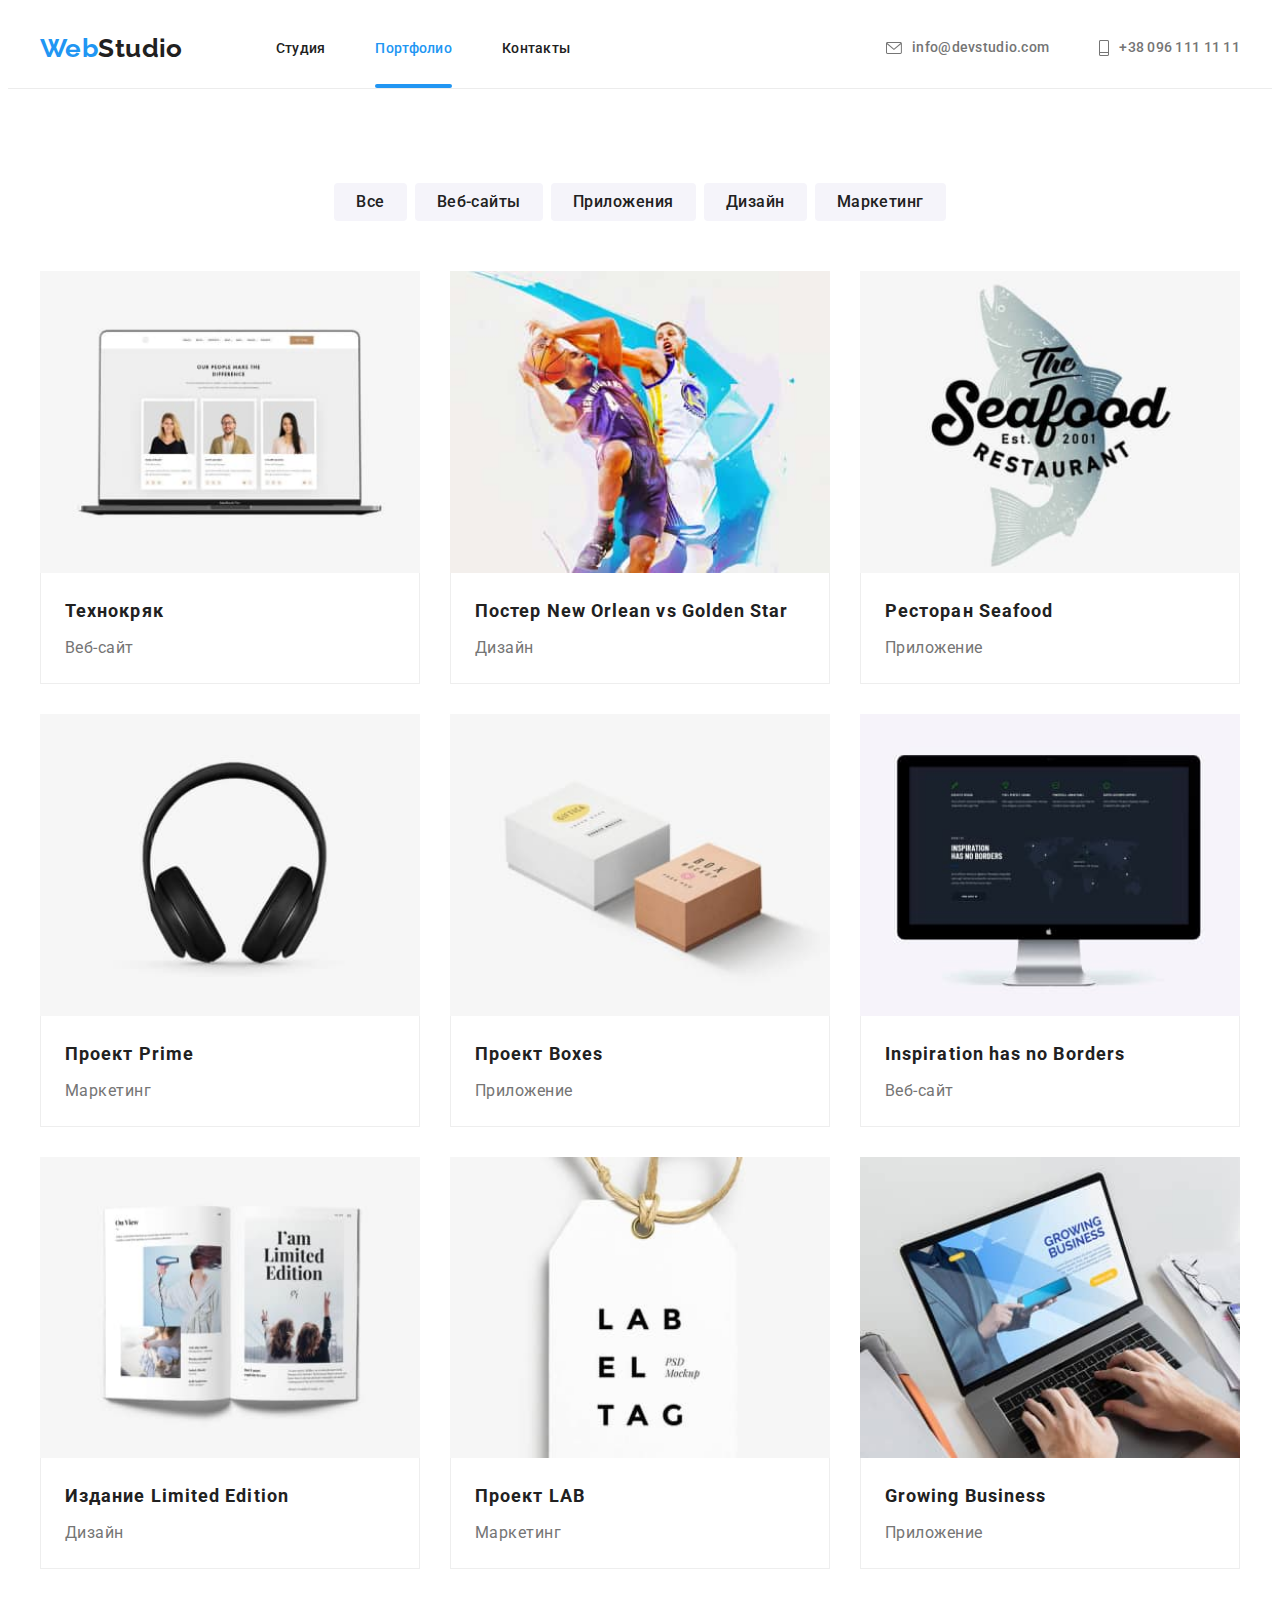
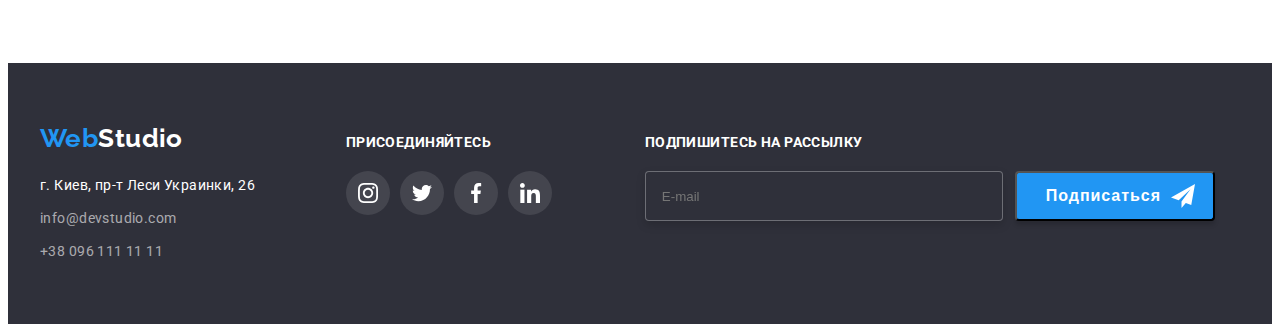
==== portfolio.html @ a0065702 "Add files via upload" ====
<!DOCTYPE html>
<html lang="ru">
  <head>
    <meta charset="UTF-8" />
    <meta http-equiv="X-UA-Compatible" content="IE=edge" />
    <meta name="viewport" content="width=device-width, initial-scale=1.0" />
    <title>WebStudio</title>
    <link rel="preconnect" href="https://fonts.googleapis.com" />
    <link rel="preconnect" href="https://fonts.gstatic.com" crossorigin />
    <link
      href="https://fonts.googleapis.com/css2?family=Raleway:wght@700&family=Roboto:wght@400;500;700;900&display=swap"
      rel="stylesheet"
    />
    <link
      rel="stylesheet"
      href="https://cdnjs.cloudflare.com/ajax/libs/modern-normalize/1.1.0/modern-normalize.min.css"
      integrity="sha512-wpPYUAdjBVSE4KJnH1VR1HeZfpl1ub8YT/NKx4PuQ5NmX2tKuGu6U/JRp5y+Y8XG2tV+wKQpNHVUX03MfMFn9Q=="
      crossorigin="anonymous"
      referrerpolicy="no-referrer"
    />
    <link rel="stylesheet" href="./css/styles.css" />
  </head>
  <body>
    <!-- header -->
    <header class="header-border">
      <div class="container header-container">
        <a href="./index.html" class="logo link">
          Web<span class="logo-black">Studio</span></a
        >
        <nav class="nav">
          <ul class="nav-list list">
            <li class="nav-item">
              <a class="nav-link link" href="./index.html">Студия</a>
            </li>
            <li class="nav-item">
              <a class="nav-link link current" href="./portfolio.html"
                >Портфолио</a
              >
            </li>
            <li class="nav-item">
              <a class="nav-link link" href="">Контакты</a>
            </li>
          </ul>
        </nav>
        <ul class="contact-list list">
          <li class="contact-item">
            <a class="contact-link link" href="mailto:info@devstudio.com">
              <svg class="contact-link-icon" width="16" height="12">
                <use href="./images/sprait.svg#icon-envelope"></use>
              </svg>
              info@devstudio.com</a
            >
          </li>
          <li class="contact-item">
            <a class="contact-link link" href="tel:+380961111111">
              <svg class="contact-link-icon" width="10" height="16">
                <use href="./images/sprait.svg#icon-smartphone"></use>
              </svg>
              +38 096 111 11 11</a
            >
          </li>
        </ul>
      </div>
    </header>
    <!--main-contain -->
    <main>
      <!-- portfolio -->
      <section class="portfolio container">
        <h1 class="section-title visually-hidden">Портфолио</h1>
        <!-- button -->
        <ul class="portfolio-list list">
          <li class="portfolio-btn-item">
            <button class="portfolio-btn" type="button">Все</button>
          </li>
          <li class="portfolio-btn-item">
            <button class="portfolio-btn" type="button">Веб-сайты</button>
          </li>
          <li class="portfolio-btn-item">
            <button class="portfolio-btn" type="button">Приложения</button>
          </li>
          <li class="portfolio-btn-item">
            <button class="portfolio-btn" type="button">Дизайн</button>
          </li>
          <li class="portfolio-btn-item">
            <button class="portfolio-btn" type="button">Маркетинг</button>
          </li>
        </ul>
        <ul class="portfolio-card-list list">
          <li class="portfolio-card-item">
            <a class="portfolio-link link" href="" target="_blank">
              <div class="portfolio-card-description">
                <img src="./images/web-s.jpg" alt="Технокряк" width="380" />
                <p class="portfolio-card-text">
                  Ресурс предлагает комплексные предложения с разным уровнем
                  функционала и сервисов. Все это позволит посетителю получить
                  исчерпывающие сведения о компании или частном лице.
                </p>
              </div>
              <div class="portfolio-text">
                <h2 class="portfolio-card-name">Технокряк</h2>
                <p class="portfolio-card-type">Веб-сайт</p>
              </div>
            </a>
          </li>
          <li class="portfolio-card-item">
            <a class="portfolio-link link" href="" target="_blank">
              <div class="portfolio-card-description">
                <img
                  src="./images/golden-star.jpg"
                  alt="Баскетбол"
                  width="380"
                />
                <p class="portfolio-card-text">
                  Ресурс предлагает комплексные предложения с разным уровнем
                  функционала и сервисов. Все это позволит посетителю получить
                  исчерпывающие сведения о компании или частном лице.
                </p>
              </div>
              <div class="portfolio-text">
                <h2 class="portfolio-card-name">
                  Постер New Orlean vs Golden Star
                </h2>
                <p class="portfolio-card-type">Дизайн</p>
              </div></a
            >
          </li>
          <li class="portfolio-card-item">
            <a class="portfolio-link link" href="" target="_blank">
              <div class="portfolio-card-description">
                <img
                  src="./images/applications.jpg"
                  alt="Ресторан"
                  width="380"
                />
                <p class="portfolio-card-text">
                  Ресурс предлагает комплексные предложения с разным уровнем
                  функционала и сервисов. Все это позволит посетителю получить
                  исчерпывающие сведения о компании или частном лице.
                </p>
              </div>
              <div class="portfolio-text">
                <h2 class="portfolio-card-name">Ресторан Seafood</h2>
                <p class="portfolio-card-type">Приложение</p>
              </div>
            </a>
          </li>
          <li class="portfolio-card-item">
            <a class="portfolio-link link" href="" target="_blank">
              <div class="portfolio-card-description">
                <img
                  src="./images/marketing.jpg"
                  alt="Проект Prime"
                  width="380"
                />
                <p class="portfolio-card-text">
                  Ресурс предлагает комплексные предложения с разным уровнем
                  функционала и сервисов. Все это позволит посетителю получить
                  исчерпывающие сведения о компании или частном лице.
                </p>
              </div>
              <div class="portfolio-text">
                <h2 class="portfolio-card-name">Проект Prime</h2>
                <p class="portfolio-card-type">Маркетинг</p>
              </div></a
            >
          </li>
          <li class="portfolio-card-item">
            <a class="portfolio-link link" href="" target="_blank">
              <div class="portfolio-card-description">
                <img src="./images/boxes.jpg" alt="Проект Boxes" width="380" />
                <p class="portfolio-card-text">
                  Ресурс предлагает комплексные предложения с разным уровнем
                  функционала и сервисов. Все это позволит посетителю получить
                  исчерпывающие сведения о компании или частном лице.
                </p>
              </div>
              <div class="portfolio-text">
                <h2 class="portfolio-card-name">Проект Boxes</h2>
                <p class="portfolio-card-type">Приложение</p>
              </div></a
            >
          </li>
          <li class="portfolio-card-item">
            <a class="portfolio-link link" href="" target="_blank">
              <div class="portfolio-card-description">
                <img
                  src="./images/borders.jpg"
                  alt="Inspiration has no Borderss"
                  width="380"
                />
                <p class="portfolio-card-text">
                  Ресурс предлагает комплексные предложения с разным уровнем
                  функционала и сервисов. Все это позволит посетителю получить
                  исчерпывающие сведения о компании или частном лице.
                </p>
              </div>
              <div class="portfolio-text">
                <h2 class="portfolio-card-name">Inspiration has no Borders</h2>
                <p class="portfolio-card-type">Веб-сайт</p>
              </div></a
            >
          </li>
          <li class="portfolio-card-item">
            <a class="portfolio-link link" href="" target="_blank">
              <div class="portfolio-card-description">
                <img
                  src="./images/limited-edition.jpg"
                  alt="Издание Limited Edition"
                  width="380"
                />
                <p class="portfolio-card-text">
                  Ресурс предлагает комплексные предложения с разным уровнем
                  функционала и сервисов. Все это позволит посетителю получить
                  исчерпывающие сведения о компании или частном лице.
                </p>
              </div>
              <div class="portfolio-text">
                <h2 class="portfolio-card-name">Издание Limited Edition</h2>
                <p class="portfolio-card-type">Дизайн</p>
              </div></a
            >
          </li>
          <li class="portfolio-card-item">
            <a class="portfolio-link link" href="" target="_blank">
              <div class="portfolio-card-description">
                <img src="./images/lab.jpg" alt="Проект LAB" width="380" />
                <p class="portfolio-card-text">
                  Ресурс предлагает комплексные предложения с разным уровнем
                  функционала и сервисов. Все это позволит посетителю получить
                  исчерпывающие сведения о компании или частном лице.
                </p>
              </div>
              <div class="portfolio-text">
                <h2 class="portfolio-card-name">Проект LAB</h2>
                <p class="portfolio-card-type">Маркетинг</p>
              </div></a
            >
          </li>
          <li class="portfolio-card-item">
            <a class="portfolio-link link" href="" target="_blank">
              <div class="portfolio-card-description">
                <img
                  src="./images/growing-business.jpg"
                  alt="Growing Business"
                  width="380"
                />
                <p class="portfolio-card-text">
                  Ресурс предлагает комплексные предложения с разным уровнем
                  функционала и сервисов. Все это позволит посетителю получить
                  исчерпывающие сведения о компании или частном лице.
                </p>
              </div>
              <div class="portfolio-text">
                <h2 class="portfolio-card-name">Growing Business</h2>
                <p class="portfolio-card-type">Приложение</p>
              </div></a
            >
          </li>
        </ul>
      </section>
    </main>
    <!-- footer-section -->
    <footer class="footer-section">
      <div class="container footer-container">
        <div class="footer-address">
          <a href="./index.html" class="logo link">
            Web<span class="logo-white">Studio</span></a
          >
          <address class="address">
            <ul class="address-list list">
              <li class="address-item">
                <a
                  class="address-link link"
                  href="https://goo.gl/maps/7izmtdtoirAUab2y5"
                  target="_blank"
                >
                  г. Киев, пр-т Леси Украинки, 26
                </a>
              </li>
              <li class="address-contact-item">
                <a
                  class="address-contact-link link"
                  href="mailto:info@devstudio.com"
                  >info@devstudio.com</a
                >
              </li>
              <li class="address-contact-item">
                <a class="address-contact-link link" href="tel:+380961111111"
                  >+38 096 111 11 11</a
                >
              </li>
            </ul>
          </address>
        </div>
        <div class="footer-social">
          <b class="footer-social-title">присоединяйтесь</b>
          <ul class="footer-list-icon list">
            <li class="footer-item-icon">
              <a class="footer-link-icon link" href="">
                <svg class="footer-icon" width="20" height="20">
                  <use href="./images/sprait.svg#icon-instagram"></use>
                </svg>
              </a>
            </li>
            <li class="footer-item-icon">
              <a class="footer-link-icon link" href="">
                <svg class="footer-icon" width="20" height="20">
                  <use href="./images/sprait.svg#icon-twitter"></use>
                </svg>
              </a>
            </li>
            <li class="footer-item-icon">
              <a class="footer-link-icon link" href="">
                <svg class="footer-icon" width="20" height="20">
                  <use href="./images/sprait.svg#icon-facebook"></use>
                </svg>
              </a>
            </li>
            <li class="footer-item-icon">
              <a class="footer-link-icon link" href="">
                <svg class="footer-icon" width="20" height="20">
                  <use href="./images/sprait.svg#icon-linkedin"></use>
                </svg>
              </a>
            </li>
          </ul>
        </div>
        <div class="sabscription">
          <b class="sabscription-title">Подпишитесь на рассылку</b>
          <form class="sabscription-form">
            <input
              class="sabscription-mail"
              type="email"
              name="email"
              placeholder="E-mail"
            />
            <button class="sabscription-btn" type="submit">
              Подписаться
              <svg class="sabsctiption-svg" width="24" height="24">
                <use href="./images/sprait.svg#icon-send"></use>
              </svg>
            </button>
          </form>
        </div>
      </div>
    </footer>
  </body>
</html>
---- css/styles.css ----
:root {
  --primary-color-accent: #2196f3;
  --primary-text-color: #757575;
  --secondary-text-color: #212121;
  --color-text: #ffffff;
  --primary-color-bg: #ffffff;
  --secondary-color-bg: #f5f4fa;
  --color-bg: #2f303a;
  --secondary-color-btn: #188ce8;
  --primary-color-icon: #afb1b8;
  --trans-dur-250ms: 250ms;
  --cubic-bezier: cubic-bezier(0.4, 0, 0.2, 1);
}
body {
  font-weight: 400;
  font-size: 14px;
  letter-spacing: 0.03em;
  font-family: "Roboto", sans-serif;
  background: var(--primary-color-bg);
}
h1,
h2,
h3,
p {
  margin-top: 0;
  margin-bottom: 0;
}
ul,
ol {
  margin-top: 0;
  margin-bottom: 0;
  padding-left: 0;
}
img {
  display: block;
  max-width: 100%;
  min-height: auto;
}
/* components */
.list {
  list-style: none;
}
.link {
  text-decoration: none;
}
.container {
  width: 1200px;
  margin-left: auto;
  margin-right: auto;
  padding-left: 15px;
  padding-right: 15px;
}
.section-title {
  margin-bottom: 50px;
  font-weight: 700;
  font-size: 36px;
  line-height: 1.16;
  text-align: center;
  color: var(--secondary-text-color);
}

.visually-hidden {
  position: absolute;
  width: 1px;
  height: 1px;
  margin: -1px;
  border: 0;
  padding: 0;
  white-space: nowrap;
  clip-path: inset(100%);
  clip: rect(0 0 0 0);
  overflow: hidden;
}
/* header*/
.header-border {
  border-bottom: 1px solid #ececec;
}

.header-container {
  display: flex;
  align-items: center;
}
.contact-list {
  display: flex;
  margin-left: auto;
}
.nav-list {
  display: flex;
}
.logo,
.logo-black {
  margin-right: 93px;
  font-family: "Raleway", sans-serif;
  font-weight: 700;
  font-size: 26px;
  line-height: 1.19;
  color: var(--primary-color-accent);
}
.logo-black {
  margin: 0;
  color: var(--secondary-text-color);
}
.current {
  position: relative;
}

.current::after {
  content: "";
  position: absolute;
  bottom: 0;
  left: 0;
  width: 100%;
  height: 4px;
  background-color: var(--primary-color-accent);
  border-radius: 2px;
}
.nav-link {
  padding-top: 32px;
  padding-bottom: 32px;
  font-weight: 500;
  line-height: 1.14;
  letter-spacing: 0.02em;
  color: var(--secondary-text-color);
  transition-property: color;
  transition-duration: var(--trans-dur-250ms);
  transition-timing-function: var(--cubic-bezier);
}
.nav-link:hover,
.nav-link:focus,
.nav-link.current {
  color: var(--primary-color-accent);
}
.nav-item:not(:last-child) {
  margin-right: 50px;
}
.contact-link {
  align-items: center;
  padding-top: 32px;
  padding-bottom: 32px;
  font-weight: 500;
  line-height: 1.14;
  letter-spacing: 0.02em;
  color: var(--primary-text-color);
  transition-property: color;
  transition-duration: var(--trans-dur-250ms);
  transition-timing-function: var(--cubic-bezier);
}
.contact-link:hover,
.contact-link:focus {
  color: var(--primary-color-accent);
}
.contact-item:not(:last-child) {
  margin-right: 50px;
}
.contact-list {
  display: flex;
}
.contact-link {
  display: flex;
  text-align: center;
}
.contact-link-icon {
  margin-right: 10px;
  fill: var(--primary-text-color);
  transition-property: fill;
  transition-duration: var(--trans-dur-250ms);
  transition-timing-function: var(--cubic-bezier);
}
.contact-link:hover .contact-link-icon,
.contact-link:focus .contact-link-icon {
  fill: var(--primary-color-accent);
}
/* hero */
.hero {
  padding-top: 200px;
  padding-bottom: 200px;
  background: var(--color-bg);
  margin: 0 auto;

  background-image: linear-gradient(
      rgba(47, 48, 58, 0.4),
      rgba(47, 48, 58, 0.4)
    ),
    url(../images/bg-hero.jpg);
  background-repeat: no-repeat;
  background-size: cover;
  max-width: 1600px;
  height: 600px;
  background-origin: padding-box;
  background-position: center center;
  text-align: center;
}

.hero-text {
  margin-left: auto;
  margin-right: auto;
  width: 670px;
  margin-bottom: 30px;
  font-weight: 900;
  font-size: 44px;
  line-height: 1.36;
  letter-spacing: 0.06em;
  text-transform: uppercase;
  color: var(--color-text);
}
.btn {
  padding: 10px 32px;
  min-width: 200px;
  border: transparent;
  border-radius: 4px;
  font-family: inherit;
  font-weight: 700;
  font-size: 16px;
  line-height: 1.87;
  letter-spacing: 0.06em;
  color: var(--color-text);
  background: var(--primary-color-accent);
  transition-property: background;
  transition-duration: var(--trans-dur-250ms);
  transition-timing-function: var(--cubic-bezier);
}
.btn:hover,
.btn:focus,
.btn:visited {
  cursor: pointer;
  background: var(--secondary-color-btn);
}

/* features */
.features {
  padding-top: 94px;
  padding-bottom: 94px;
}
.features-list {
  display: flex;
  flex-basis: calc((100% - 90px) / 4);
}
.features-item {
  width: 270px;
}
.features-item:not(:last-child) {
  margin-right: 30px;
}
.features-item-title {
  margin-bottom: 10px;
  font-weight: 700;
  font-size: 14px;
  line-height: 1.14;
  text-transform: uppercase;
  color: var(--secondary-text-color);
}
.features-list-text {
  line-height: 1.71;
  color: var(--primary-text-color);
}

.features-list-icon {
  display: flex;
  width: 270px;
  height: 120px;
  justify-content: center;
  align-items: center;
  margin-bottom: 30px;
  background: var(--secondary-color-bg);
  border-radius: 4px;
}
/* make-section */
.make-list {
  display: flex;
}
.make {
  padding-bottom: 94px;
}
.make-list {
  flex-basis: calc((100% - 60px) / 3);
}
.make-item:not(:last-child) {
  margin-right: 30px;
}
.make-item {
  position: relative;
}
.make-item-label {
  position: absolute;
  bottom: 0;
  width: 100%;
  padding: 27px;
  background: rgba(47, 48, 58, 0.8);
}
.make-text {
  font-weight: 700;
  letter-spacing: 0.03em;
  text-align: center;
  text-transform: uppercase;
  color: var(--color-text);
}
/* team */
.team-list {
  display: flex;
  padding-bottom: 94px;
  flex-basis: calc((100% - 90px) / 4);
}
.team-item {
  box-shadow: 0px 1px 3px rgba(0, 0, 0, 0.12), 0px 1px 1px rgba(0, 0, 0, 0.14),
    0px 2px 1px rgba(0, 0, 0, 0.2);
  border-radius: 0px 0px 4px 4px;
  background-color: var(--primary-color-bg);
}
.team-item:not(:last-child) {
  margin-right: 30px;
}
.team-section {
  padding-top: 94px;
  background-color: var(--secondary-color-bg);
}
.team-item-name {
  margin-bottom: 10px;
  font-weight: 500;
  font-size: 16px;
  line-height: 1.18;
  text-align: center;
  letter-spacing: 0.03em;
  color: var(--secondary-text-color);
}
.team-item-prof {
  margin-bottom: 16px;
  font-size: 16px;
  line-height: 1.18;
  text-align: center;
  color: var(--primary-text-color);
}
.team-info {
  padding-top: 30px;
  padding-bottom: 30px;
}
.team-list-icon {
  display: flex;
  justify-content: space-between;
  justify-content: center;
}
.team-link-icon {
  display: flex;
  border-radius: 50%;
  justify-content: center;
  align-items: center;
  width: 44px;
  height: 44px;
  transition-property: background-color;
  transition-duration: var(--trans-dur-250ms);
  transition-timing-function: var(--cubic-bezier);
  fill: var(--primary-color-bg);
}
.team-link-icon:hover,
.team-link-icon:focus {
  background-color: var(--primary-color-accent);
}
.team-link-icon:hover .team-icon,
.team-link-icon:focus .team-icon {
  fill: var(--primary-color-bg);
}

.team-icon {
  transition-property: fill;
  transition-duration: var(--trans-dur-250ms);
  transition-timing-function: var(--cubic-bezier);
  fill: var(--primary-color-icon);
}
/* client */

.client-section {
  padding-top: 94px;
  padding-bottom: 94px;
}
.clients-list {
  display: flex;
  justify-content: center;
  margin-top: 50px;
}
.clients-item {
  width: calc((100% - 150px) / 6);
}
.client-item:not(:last-child) {
  margin-right: 30px;
}
.client-link {
  display: flex;
  justify-content: center;
  align-items: center;
  width: 170px;
  height: 92px;
  border: 1px solid var(--primary-color-icon);
  border-radius: 4px;
  transition-property: transform, border-color;
  transition-duration: var(--trans-dur-250ms);
  transition-timing-function: var(--cubic-bezier);
}
.client-link:hover,
.client-link:focus {
  border-color: var(--primary-color-accent);
  transform: scale(0.64);
}
.client-link:hover .client-icon,
.client-link:focus .client-icon {
  fill: var(--primary-color-accent);
}

.client-icon {
  transition-property: fill;
  transition-duration: var(--trans-dur-250ms);
  transition-timing-function: var(--cubic-bezier);
  fill: var(--primary-color-icon);
}
/* footer */
.logo-white {
  color: var(--color-text);
}
.footer-section {
  background: var(--color-bg);
  padding-top: 60px;
  padding-bottom: 60px;
}
.footer-container {
  display: flex;
  align-items: baseline;
}
.footer-address {
  margin-right: 70px;
}
.address-list {
  margin-top: 20px;
}
.address-link {
  font-style: normal;
  line-height: 1.71;
  color: var(--color-text);
  transition-property: color;
  transition-duration: var(--trans-dur-250ms);
  transition-timing-function: var(--cubic-bezier);
}
.address-link:hover,
.address-link:focus {
  color: var(--primary-color-accent);
}
.address-contact-link {
  font-style: normal;
  line-height: 1.71;
  color: rgba(255, 255, 255, 0.6);
  transition-property: color;
  transition-duration: var(--trans-dur-250ms);
  transition-timing-function: var(--cubic-bezier);
}
.address-contact-link:hover,
.address-contact-link:focus {
  color: var(--primary-color-accent);
}
.address-contact-item {
  margin-top: 9px;
}
.footer-social {
  margin-right: 93px;
}
.footer-social-title {
  display: flex;
  margin-bottom: 20px;
  font-weight: 700;
  font-size: 14px;
  line-height: 1.14;
  letter-spacing: 0.03em;
  text-transform: uppercase;
  color: var(--color-text);
}
.footer-list-icon {
  display: flex;
}
.footer-list-icon :not(:last-child) {
  margin-right: 10px;
}
.footer-item-icon {
  display: flex;
  justify-content: center;
  align-items: center;
  width: 44px;
  height: 44px;
  background-color: rgba(255, 255, 255, 0.1);
  border-radius: 50%;
}
.footer-link-icon {
  display: flex;
  border-radius: 50%;
  justify-content: center;
  align-items: center;
  width: 44px;
  height: 44px;
  transition-property: background-color;
  transition-duration: var(--trans-dur-250ms);
  transition-timing-function: var(--cubic-bezier);
}
.footer-link-icon:hover,
.footer-link-icon:focus {
  background-color: var(--primary-color-accent);
}
.footer-icon {
  fill: var(--primary-color-bg);
}
.sabscription {
  display: flex;
  flex-direction: column;
}
.sabscription-form {
  display: flex;
}
.sabscription-title {
  margin-bottom: 20px;
  font-weight: 700;
  font-size: 14px;
  line-height: 1.14;
  letter-spacing: 0.03em;
  text-transform: uppercase;

  color: var(--color-text);
}
.sabscription-mail {
  width: 358px;
  height: 50px;
  margin-right: 12px;
  border: 1px solid rgba(255, 255, 255, 0.3);
  box-sizing: border-box;
  filter: drop-shadow(0px 4px 4px rgba(0, 0, 0, 0.15));
  border-radius: 4px;
  background-color: var(--color-bg);
}
.sabscription-form input {
  padding-left: 16px;
}
.sabscription-btn {
  display: flex;
  padding-left: 29px;
  width: 200px;
  height: 50px;
  align-items: center;
  text-align: center;
  font-weight: 700;
  font-size: 16px;
  line-height: 1.87;
  letter-spacing: 0.06em;
  color: var(--color-text);
  background: var(--primary-color-accent);
  box-shadow: 0px 4px 4px rgba(0, 0, 0, 0.15);
  border-radius: 4px;
  transition-property: background;
  transition-duration: var(--trans-dur-250ms);
  transition-timing-function: var(--cubic-bezier);
}
.sabscription-btn:hover,
.sabscription-btn:focus,
.sabscription-btn:visited {
  cursor: pointer;
  background: var(--secondary-color-btn);
}
.sabsctiption-svg {
  margin-left: 10px;
}
/* portfolio.html */
/* button */
.portfolio {
  padding-top: 94px;
  padding-bottom: 94px;
}
.portfolio-list {
  margin-bottom: 50px;
  display: flex;
  justify-content: center;
}
.portfolio-btn-item:not(:last-child) {
  margin-right: 8px;
}

.portfolio-btn {
  padding: 6px 22px;
  border: transparent;
  border-radius: 4px;
  line-height: 1.62;
  font-family: inherit;
  font-weight: 500;
  font-size: 16px;
  letter-spacing: 0.03em;
  color: var(--secondary-text-color);
  background: var(--secondary-color-bg);
  transition-property: color, background, box-shadow;
  transition-duration: var(--trans-dur-250ms);
  transition-timing-function: var(--cubic-bezier);
}
.portfolio-btn:hover,
.portfolio-btn:focus {
  background: var(--primary-color-accent);
  color: var(--color-text);
  box-shadow: 0px 3px 1px rgba(0, 0, 0, 0.1), 0px 1px 2px rgba(0, 0, 0, 0.08),
    0px 2px 2px rgba(0, 0, 0, 0.12);
  cursor: pointer;
}
/* card */
.portfolio-card-list {
  display: flex;
  flex-wrap: wrap;
}
.portfolio-card-item {
  flex-basis: calc((100% - 60px) / 3);
}
.portfolio-card-item:not(:nth-child(3n)) {
  margin-right: 30px;
}
.portfolio-card-item:not(:nth-last-child(-n + 3)) {
  margin-bottom: 30px;
}
.portfolio-text {
  padding: 20px 24px;
  border-bottom: 1px solid #eeeeee;
  border-left: 1px solid #eeeeee;
  border-right: 1px solid #eeeeee;
}
.portfolio-card-name {
  margin-bottom: 4px;
  font-weight: 700;
  font-size: 18px;
  line-height: 2;
  letter-spacing: 0.06em;
  color: var(--secondary-text-color);
}
.portfolio-link {
  display: block;
  font-size: 16px;
  line-height: 1.87;
  letter-spacing: 0.03em;
  color: var(--primary-text-color);
  transition-property: box-shadow;
  transition-duration: var(--trans-dur-250ms);
  transition-timing-function: var(--cubic-bezier);
}
.portfolio-link:hover,
.portfolio-link:focus {
  box-shadow: 0px 1px 1px rgba(0, 0, 0, 0.12), 0px 4px 4px rgba(0, 0, 0, 0.06),
    1px 4px 6px rgba(0, 0, 0, 0.16);
}
.portfolio-card-description {
  position: relative;
  overflow: hidden;
}
.portfolio-card-text {
  position: absolute;
  top: 0;
  left: 0;
  padding: 63px 24px;
  width: 100%;
  height: 100%;
  font-size: 18px;
  line-height: 1.56;
  letter-spacing: 0.03em;
  color: var(--color-text);
  background: rgba(33, 150, 243, 0.9);
  transition-duration: var(--trans-dur-250ms);
  transition-timing-function: var(--cubic-bezier);
  transform: translateY(100%);
  opacity: 0;
}
.portfolio-link:hover .portfolio-card-text,
.portfolio-link:focus .portfolio-card-text {
  transform: translateY(0%);
  opacity: 1;
}
/* backdrop */
.backdrop {
  position: fixed;
  top: 0;
  left: 0;
  width: 100%;
  height: 100%;
  background: rgba(0, 0, 0, 0.2);
  transition-property: opacity, visibility;
  transition-duration: var(--trans-dur-250ms);
  transition-timing-function: var(--cubic-bezier);
}
.backdrop.is-hidden {
  visibility: hidden;
  opacity: 0;
  pointer-events: none;
}
.modal {
  position: absolute;
  top: 50%;
  left: 50%;
  padding: 40px;
  transform: translate(-50%, -50%);
  width: 528px;
  height: 581px;
  background: var(--primary-color-bg);
  box-shadow: 0px 1px 3px rgba(0, 0, 0, 0.12), 0px 1px 1px rgba(0, 0, 0, 0.14),
    0px 2px 1px rgba(0, 0, 0, 0.2);
  border-radius: 4px;
}
.model-close {
  position: absolute;
  display: flex;
  justify-content: center;
  align-items: center;
  top: 8px;
  right: 8px;
  width: 30px;
  height: 30px;
  border-radius: 50%;
  cursor: pointer;
  padding: 0;
  background: var(--primary-color-bg);
  border: 1px solid rgba(0, 0, 0, 0.1);
  transition-property: fill;
  transition-duration: var(--trans-dur-250ms);
  transition-timing-function: var(--cubic-bezier);
}
.model-close:focus .model-close-icon,
.model-close:hover .model-close-icon {
  fill: var(--primary-color-accent);
}
/* form */
.bd-form-title {
  display: block;
  margin-bottom: 12px;
  font-weight: 700;
  font-size: 20px;
  line-height: 1.15;
  text-align: center;
  letter-spacing: 0.03em;
  color: var(--secondary-text-color);
}
.form-name {
  display: block;
  font-weight: 400;
  margin-bottom: 4px;
  font-size: 12px;
  line-height: 1.17;
  letter-spacing: 0.01em;
  color: var(--primary-text-color);
}
.bd-form-callback {
  position: relative;
  display: block;
}
.bd-form-input {
  display: block;
  padding-left: 42px;
  width: 100%;
  height: 40px;
  margin-bottom: 10px;
  border: 1px solid rgba(33, 33, 33, 0.2);
  border-radius: 4px;
  box-shadow: 0px 1px 3px rgba(0, 0, 0, 0.12), 0px 1px 1px rgba(0, 0, 0, 0.14),
    0px 2px 1px rgba(0, 0, 0, 0.2);
  transition-property: border-color, fill;
  transition-duration: var(--trans-dur-250ms);
  transition-timing-function: var(--cubic-bezier);
}
.bd-form-input:focus,
.bd-form-input:hover {
  outline: none;
  border-color: var(--primary-color-accent);
}
.bd-form-input:focus + .form-icon,
.bd-form-input:hover + .form-icon {
  fill: var(--primary-color-accent);
}
.comment {
  display: block;
  width: 100%;
  height: 120px;
  resize: none;
  margin-bottom: 20px;
  padding: 12px 16px;
  font-weight: 400;
  font-size: 12px;
  line-height: 1.17;
  letter-spacing: 0.01em;
  border-radius: 4px;
  border: 1px solid rgba(33, 33, 33, 0.2);
  border-radius: 4px;
  box-shadow: 0px 1px 3px rgba(0, 0, 0, 0.12), 0px 1px 1px rgba(0, 0, 0, 0.14),
    0px 2px 1px rgba(0, 0, 0, 0.2);
  transition-property: border-color;
  transition-duration: var(--trans-dur-250ms);
  transition-timing-function: var(--cubic-bezier);
}
.comment input::placeholder {
  color: rgba(117, 117, 117, 0.5);
}
.comment:focus,
.comment:hover {
  outline: none;
  border-color: var(--primary-color-accent);
}

.form-icon {
  position: absolute;
  top: 50%;
  left: 12px;
  transform: translateY(-50%);
}
.form-checkbox {
  margin-right: 8px;
}

.policy-checkbox {
  display: flex;
  align-items: center;
  font-weight: 400;
  font-size: 14px;
  margin-bottom: 30px;
  line-height: 1.71;
  letter-spacing: 0.03em;
  color: var(--primary-text-color);
}

.policy-checkbox::before {
  content: "";
  display: inline-block;
  width: 16px;
  height: 15px;
  border: 2px solid var(--secondary-text-color);
  border-radius: 2px;
  cursor: pointer;
  margin-right: 10px;
  top: 12px;
  left: 1px;
}
.form-checkbox:checked + .policy-checkbox::before {
  background-image: url(../images/icon-policy.svg);
  background-color: var(--primary-color-accent);
  border-color: transparent;
}
.form-checkbox:focus + .policy-checkbox::before {
  outline: none;
  border-color: var(--primary-color-accent);
}
.form-link {
  color: var(--primary-color-accent);
}
.form-btn {
  display: flex;
  font-weight: 700;
  margin-left: auto;
  margin-right: auto;
  padding: 10px 55px;
  font-size: 16px;
  line-height: 1.87;
  align-items: center;
  text-align: center;
  letter-spacing: 0.06em;
  color: var(--color-text);
  background: var(--primary-color-accent);
  transition-property: background;
  transition-duration: var(--trans-dur-250ms);
  transition-timing-function: var(--cubic-bezier);
  box-shadow: 0px 4px 4px rgba(0, 0, 0, 0.15);
  border-radius: 4px;
}
.form-btn:focus,
.form-btn:hover {
  cursor: pointer;
  background: var(--secondary-color-btn);
}
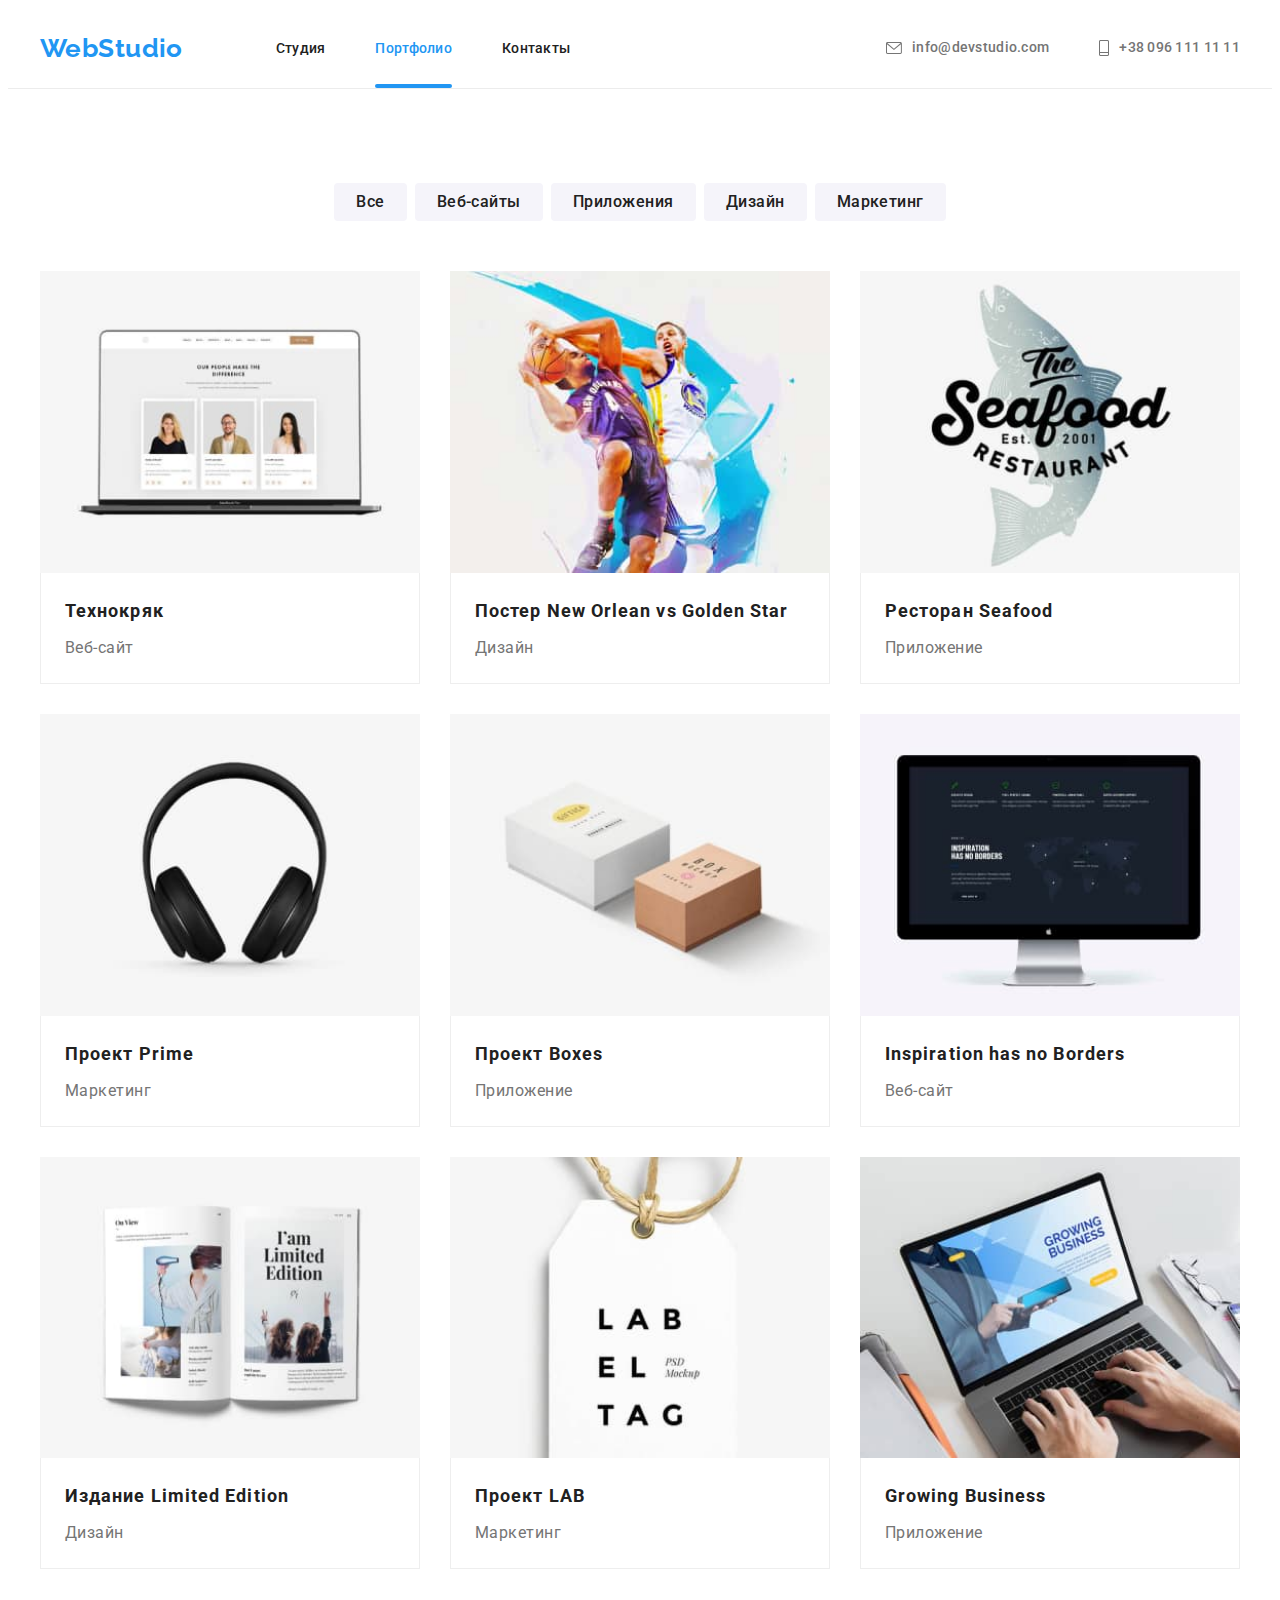
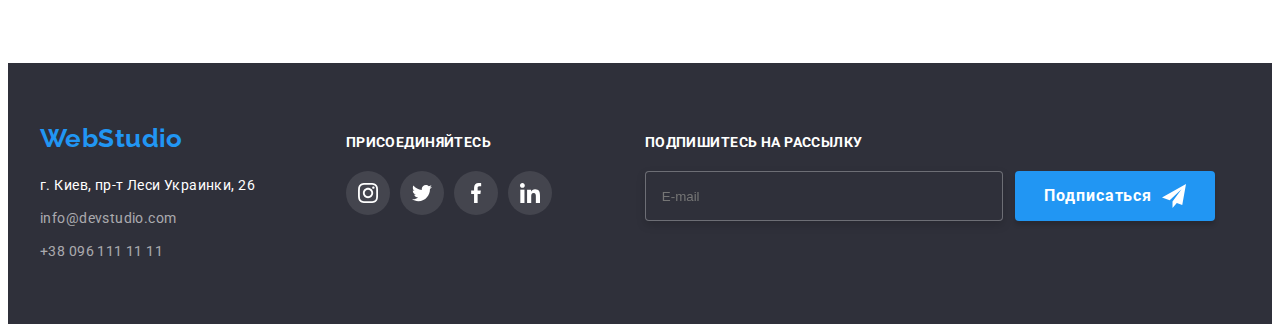
==== commit 23f1096b: "start hw-7" ====
--- a/portfolio.html
+++ b/portfolio.html
@@ -18,6 +18,7 @@
       crossorigin="anonymous"
       referrerpolicy="no-referrer"
     />
+    <link rel="stylesheet" href="./css/main.min.css" />
     <link rel="stylesheet" href="./css/styles.css" />
   </head>
   <body>
@@ -334,7 +335,7 @@
               name="email"
               placeholder="E-mail"
             />
-            <button class="sabscription-btn" type="submit">
+            <button class="sabscription-btn btn" type="submit">
               Подписаться
               <svg class="sabsctiption-svg" width="24" height="24">
                 <use href="./images/sprait.svg#icon-send"></use>
--- a/css/main.min.css
+++ b/css/main.min.css
@@ -0,0 +1,2 @@
+:root{--primary-color-accent: #2196f3;--primary-text-color: #757575;--secondary-text-color: #212121;--color-text: #ffffff;--primary-color-bg: #ffffff;--secondary-color-bg: #f5f4fa;--color-bg: #2f303a;--secondary-color-btn: #188ce8;--primary-color-icon: #afb1b8;--trans-dur-250ms: 250ms;--cubic-bezier: cubic-bezier(0.4, 0, 0.2, 1)}.visually-hidden{position:absolute;width:1px;height:1px;margin:-1px;border:0;padding:0;white-space:nowrap;clip-path:inset(100%);clip:rect(0 0 0 0);overflow:hidden}.logo{margin-right:93px;font-family:"Raleway", sans-serif;font-weight:700;font-size:26px;line-height:1.19;color:var(--primary-color-accent)}.logo-header{margin:0;color:var(--secondary-text-color)}.logo-footer{color:var(--color-text)}.btn{display:flex;align-items:center;text-align:center;margin-left:auto;margin-right:auto;min-width:200px;font-family:inherit;font-weight:700;font-size:16px;line-height:1.87;letter-spacing:0.06em;box-shadow:0px 4px 4px rgba(0,0,0,0.15);border-radius:4px;border:transparent;color:var(--color-text);background:var(--primary-color-accent);transition-property:background;transition-duration:var(--trans-dur-250ms);transition-timing-function:var(--cubic-bezier)}.btn:hover,.btn:focus,.btn:visited{cursor:pointer;background:var(--secondary-color-btn)}body{font-weight:400;font-size:14px;letter-spacing:0.03em;font-family:"Roboto", sans-serif;background:var(--primary-color-bg)}h1,h2,h3,p{margin-top:0;margin-bottom:0}ul,ol{margin-top:0;margin-bottom:0;padding-left:0}img{display:block;max-width:100%;min-height:auto}.list{list-style:none}.link{text-decoration:none}.section-title{margin-bottom:50px;font-weight:700;font-size:36px;line-height:1.16;text-align:center;color:var(--secondary-text-color)}.container{width:1200px;margin-left:auto;margin-right:auto;padding-left:15px;padding-right:15px}.header-border{border-bottom:1px solid #ececec}.header-container{display:flex;align-items:center}.contact-list{display:flex;margin-left:auto}.nav-list{display:flex}.current{position:relative}.current::after{content:"";position:absolute;bottom:0;left:0;width:100%;height:4px;background-color:var(--primary-color-accent);border-radius:2px}.nav-link{padding-top:32px;padding-bottom:32px;font-weight:500;line-height:1.14;letter-spacing:0.02em;color:var(--secondary-text-color);transition-property:color;transition-duration:var(--trans-dur-250ms);transition-timing-function:var(--cubic-bezier)}.nav-link:hover,.nav-link:focus,.nav-link.current{color:var(--primary-color-accent)}.nav-item:not(:last-child){margin-right:50px}.contact-link{align-items:center;padding-top:32px;padding-bottom:32px;font-weight:500;line-height:1.14;letter-spacing:0.02em;color:var(--primary-text-color);transition-property:color;transition-duration:var(--trans-dur-250ms);transition-timing-function:var(--cubic-bezier)}.contact-link:hover,.contact-link:focus{color:var(--primary-color-accent)}.contact-item:not(:last-child){margin-right:50px}.contact-list{display:flex}.contact-link{display:flex;text-align:center}.contact-link-icon{margin-right:10px;fill:var(--primary-text-color);transition-property:fill;transition-duration:var(--trans-dur-250ms);transition-timing-function:var(--cubic-bezier)}.contact-link:hover .contact-link-icon,.contact-link:focus .contact-link-icon{fill:var(--primary-color-accent)}.hero{padding-top:200px;padding-bottom:200px;background:var(--color-bg);margin:0 auto;background-image:linear-gradient(rgba(47,48,58,0.4), rgba(47,48,58,0.4)),url(../images/bg-hero.jpg);background-repeat:no-repeat;background-size:cover;max-width:1600px;height:600px;background-origin:padding-box;background-position:center center;text-align:center}.hero-text{margin-left:auto;margin-right:auto;width:670px;margin-bottom:30px;font-weight:900;font-size:44px;line-height:1.36;letter-spacing:0.06em;text-transform:uppercase;color:var(--color-text)}.btn-hero{padding:10px 32px}.features{padding-top:94px;padding-bottom:94px}.features-list{display:flex;flex-basis:calc((100% - 90px) / 4)}.features-item{width:270px}.features-item:not(:last-child){margin-right:30px}.features-item-title{margin-bottom:10px;font-weight:700;font-size:14px;line-height:1.14;text-transform:uppercase;color:var(--secondary-text-color)}.features-list-text{line-height:1.71;color:var(--primary-text-color)}.features-list-icon{display:flex;width:270px;height:120px;justify-content:center;align-items:center;margin-bottom:30px;background:var(--secondary-color-bg);border-radius:4px}.make-list{display:flex}.make{padding-bottom:94px}.make-list{flex-basis:calc((100% - 60px) / 3)}.make-item:not(:last-child){margin-right:30px}.make-item{position:relative}.make-item-label{position:absolute;bottom:0;width:100%;padding:27px;background:rgba(47,48,58,0.8)}.make-text{font-weight:700;letter-spacing:0.03em;text-align:center;text-transform:uppercase;color:var(--color-text)}.team-list{display:flex;padding-bottom:94px;flex-basis:calc((100% - 90px) / 4)}.team-item{box-shadow:0px 1px 3px rgba(0,0,0,0.12),0px 1px 1px rgba(0,0,0,0.14),0px 2px 1px rgba(0,0,0,0.2);border-radius:0px 0px 4px 4px;background-color:var(--primary-color-bg)}.team-item:not(:last-child){margin-right:30px}.team-section{padding-top:94px;background-color:var(--secondary-color-bg)}.team-item-name{margin-bottom:10px;font-weight:500;font-size:16px;line-height:1.18;text-align:center;letter-spacing:0.03em;color:var(--secondary-text-color)}.team-item-prof{margin-bottom:16px;font-size:16px;line-height:1.18;text-align:center;color:var(--primary-text-color)}.team-info{padding-top:30px;padding-bottom:30px}.team-list-icon{display:flex;justify-content:space-between;justify-content:center}.team-link-icon{display:flex;justify-content:center;align-items:center;width:44px;height:44px;border-radius:50%;transition-property:background-color;transition-duration:var(--trans-dur-250ms);transition-timing-function:var(--cubic-bezier);fill:var(--primary-color-bg)}.team-icon{transition-property:fill;transition-duration:var(--trans-dur-250ms);transition-timing-function:var(--cubic-bezier);fill:var(--primary-color-icon)}.team-link-icon:hover,.team-link-icon:focus{background-color:var(--primary-color-accent)}.team-link-icon:hover .team-icon,.team-link-icon:focus .team-icon{fill:var(--primary-color-bg)}.client-section{padding-top:94px;padding-bottom:94px}.clients-list{display:flex;justify-content:center;margin-top:50px}.clients-item{width:calc((100% - 150px) / 6)}.client-item:not(:last-child){margin-right:30px}.client-link{display:flex;justify-content:center;align-items:center;width:170px;height:92px;border:1px solid var(--primary-color-icon);border-radius:4px;transition-property:transform, border-color;transition-duration:var(--trans-dur-250ms);transition-timing-function:var(--cubic-bezier)}.client-link:hover,.client-link:focus{border-color:var(--primary-color-accent);transform:scale(0.64)}.client-link:hover .client-icon,.client-link:focus .client-icon{fill:var(--primary-color-accent)}.client-icon{transition-property:fill;transition-duration:var(--trans-dur-250ms);transition-timing-function:var(--cubic-bezier);fill:var(--primary-color-icon)}.footer-section{background:var(--color-bg);padding-top:60px;padding-bottom:60px}.footer-container{display:flex;align-items:baseline}.footer-address{margin-right:70px}.address-list{margin-top:20px}.address-link{font-style:normal;line-height:1.71;color:var(--color-text);transition-property:color;transition-duration:var(--trans-dur-250ms);transition-timing-function:var(--cubic-bezier)}.address-link:hover,.address-link:focus{color:var(--primary-color-accent)}.address-contact-link{font-style:normal;line-height:1.71;color:rgba(255,255,255,0.6);transition-property:color;transition-duration:var(--trans-dur-250ms);transition-timing-function:var(--cubic-bezier)}.address-contact-link:hover,.address-contact-link:focus{color:var(--primary-color-accent)}.address-contact-item{margin-top:9px}.footer-social{margin-right:93px}.footer-social-title{display:flex;margin-bottom:20px;font-weight:700;font-size:14px;line-height:1.14;letter-spacing:0.03em;text-transform:uppercase;color:var(--color-text)}.footer-list-icon{display:flex}.footer-list-icon :not(:last-child){margin-right:10px}.footer-item-icon{display:flex;justify-content:center;align-items:center;width:44px;height:44px;background-color:rgba(255,255,255,0.1);border-radius:50%}.footer-link-icon{display:flex;justify-content:center;align-items:center;width:44px;height:44px;border-radius:50%;transition-property:background-color;transition-duration:var(--trans-dur-250ms);transition-timing-function:var(--cubic-bezier)}.footer-link-icon:hover,.footer-link-icon:focus{background-color:var(--primary-color-accent)}.footer-icon{fill:var(--primary-color-bg)}.backdrop{position:fixed;top:0;left:0;width:100%;height:100%;background:rgba(0,0,0,0.2);transition-property:opacity, visibility;transition-duration:var(--trans-dur-250ms);transition-timing-function:var(--cubic-bezier)}.backdrop.is-hidden{visibility:hidden;opacity:0;pointer-events:none}.modal{position:absolute;top:50%;left:50%;padding:40px;transform:translate(-50%, -50%);width:528px;height:581px;background:var(--primary-color-bg);box-shadow:0px 1px 3px rgba(0,0,0,0.12),0px 1px 1px rgba(0,0,0,0.14),0px 2px 1px rgba(0,0,0,0.2);border-radius:4px}.model-close{position:absolute;display:flex;justify-content:center;align-items:center;top:8px;right:8px;width:30px;height:30px;border-radius:50%;cursor:pointer;padding:0;background:var(--primary-color-bg);border:1px solid rgba(0,0,0,0.1);transition-property:fill;transition-duration:var(--trans-dur-250ms);transition-timing-function:var(--cubic-bezier)}.model-close:focus .model-close-icon,.model-close:hover .model-close-icon{fill:var(--primary-color-accent)}.bd-form-title{display:block;margin-bottom:12px;font-weight:700;font-size:20px;line-height:1.15;text-align:center;letter-spacing:0.03em;color:var(--secondary-text-color)}.form-name{display:block;font-weight:400;margin-bottom:4px;font-size:12px;line-height:1.17;letter-spacing:0.01em;color:var(--primary-text-color)}.bd-form-callback{position:relative;display:block}.bd-form-input{display:block;padding-left:42px;width:100%;height:40px;margin-bottom:10px;border:1px solid rgba(33,33,33,0.2);border-radius:4px;box-shadow:0px 1px 3px rgba(0,0,0,0.12),0px 1px 1px rgba(0,0,0,0.14),0px 2px 1px rgba(0,0,0,0.2);transition-property:border-color, fill;transition-duration:var(--trans-dur-250ms);transition-timing-function:var(--cubic-bezier)}.bd-form-input:focus,.bd-form-input:hover{outline:none;border-color:var(--primary-color-accent)}.bd-form-input:focus+.form-icon,.bd-form-input:hover+.form-icon{fill:var(--primary-color-accent)}.comment{display:block;width:100%;height:120px;resize:none;margin-bottom:20px;padding:12px 16px;font-weight:400;font-size:12px;line-height:1.17;letter-spacing:0.01em;border-radius:4px;border:1px solid rgba(33,33,33,0.2);border-radius:4px;box-shadow:0px 1px 3px rgba(0,0,0,0.12),0px 1px 1px rgba(0,0,0,0.14),0px 2px 1px rgba(0,0,0,0.2);transition-property:border-color;transition-duration:var(--trans-dur-250ms);transition-timing-function:var(--cubic-bezier)}.comment input::placeholder{color:rgba(117,117,117,0.5)}.comment:focus,.comment:hover{outline:none;border-color:var(--primary-color-accent)}.form-icon{position:absolute;top:50%;left:12px;transform:translateY(-50%)}.form-checkbox{margin-right:8px}.policy-checkbox{display:flex;align-items:center;font-weight:400;font-size:14px;margin-bottom:30px;line-height:1.71;letter-spacing:0.03em;color:var(--primary-text-color)}.policy-checkbox::before{content:"";display:inline-block;width:16px;height:15px;border:2px solid var(--secondary-text-color);border-radius:2px;cursor:pointer;margin-right:10px;top:12px;left:1px}.form-checkbox:checked+.policy-checkbox::before{background-image:url(../images/icon-policy.svg);background-color:var(--primary-color-accent);border-color:transparent}.form-checkbox:focus+.policy-checkbox::before{outline:none;border-color:var(--primary-color-accent)}.form-link{color:var(--primary-color-accent)}.form-btn{padding:10px 55px}.sabscription{display:flex;flex-direction:column}.sabscription-form{display:flex}.sabscription-title{margin-bottom:20px;font-weight:700;font-size:14px;line-height:1.14;letter-spacing:0.03em;text-transform:uppercase;color:var(--color-text)}.sabscription-mail{width:358px;height:50px;margin-right:12px;border:1px solid rgba(255,255,255,0.3);box-sizing:border-box;filter:drop-shadow(0px 4px 4px rgba(0,0,0,0.15));border-radius:4px;background-color:var(--color-bg)}.sabscription-form input{padding-left:16px}.sabscription-btn{padding-left:29px}.sabsctiption-svg{margin-left:10px}.portfolio{padding-top:94px;padding-bottom:94px}.portfolio-list{margin-bottom:50px;display:flex;justify-content:center}.portfolio-btn-item:not(:last-child){margin-right:8px}.portfolio-btn{padding:6px 22px;border:transparent;border-radius:4px;line-height:1.62;font-family:inherit;font-weight:500;font-size:16px;letter-spacing:0.03em;color:var(--secondary-text-color);background:var(--secondary-color-bg);transition-property:color, background, box-shadow;transition-duration:var(--trans-dur-250ms);transition-timing-function:var(--cubic-bezier)}.portfolio-btn:hover,.portfolio-btn:focus{background:var(--primary-color-accent);color:var(--color-text);box-shadow:0px 3px 1px rgba(0,0,0,0.1),0px 1px 2px rgba(0,0,0,0.08),0px 2px 2px rgba(0,0,0,0.12);cursor:pointer}.portfolio-card-list{display:flex;flex-wrap:wrap}.portfolio-card-item{flex-basis:calc((100% - 60px) / 3)}.portfolio-card-item:not(:nth-child(3n)){margin-right:30px}.portfolio-card-item:not(:nth-last-child(-n+3)){margin-bottom:30px}.portfolio-text{padding:20px 24px;border-bottom:1px solid #eeeeee;border-left:1px solid #eeeeee;border-right:1px solid #eeeeee}.portfolio-card-name{margin-bottom:4px;font-weight:700;font-size:18px;line-height:2;letter-spacing:0.06em;color:var(--secondary-text-color)}.portfolio-link{display:block;font-size:16px;line-height:1.87;letter-spacing:0.03em;color:var(--primary-text-color);transition-property:box-shadow;transition-duration:var(--trans-dur-250ms);transition-timing-function:var(--cubic-bezier)}.portfolio-link:hover,.portfolio-link:focus{box-shadow:0px 1px 1px rgba(0,0,0,0.12),0px 4px 4px rgba(0,0,0,0.06),1px 4px 6px rgba(0,0,0,0.16)}.portfolio-card-description{position:relative;overflow:hidden}.portfolio-card-text{position:absolute;top:0;left:0;padding:63px 24px;width:100%;height:100%;font-size:18px;line-height:1.56;letter-spacing:0.03em;color:var(--color-text);background:rgba(33,150,243,0.9);transition-duration:var(--trans-dur-250ms);transition-timing-function:var(--cubic-bezier);transform:translateY(100%);opacity:0}.portfolio-link:hover .portfolio-card-text,.portfolio-link:focus .portfolio-card-text{transform:translateY(0%);opacity:1}
+/*# sourceMappingURL=main.min.css.map */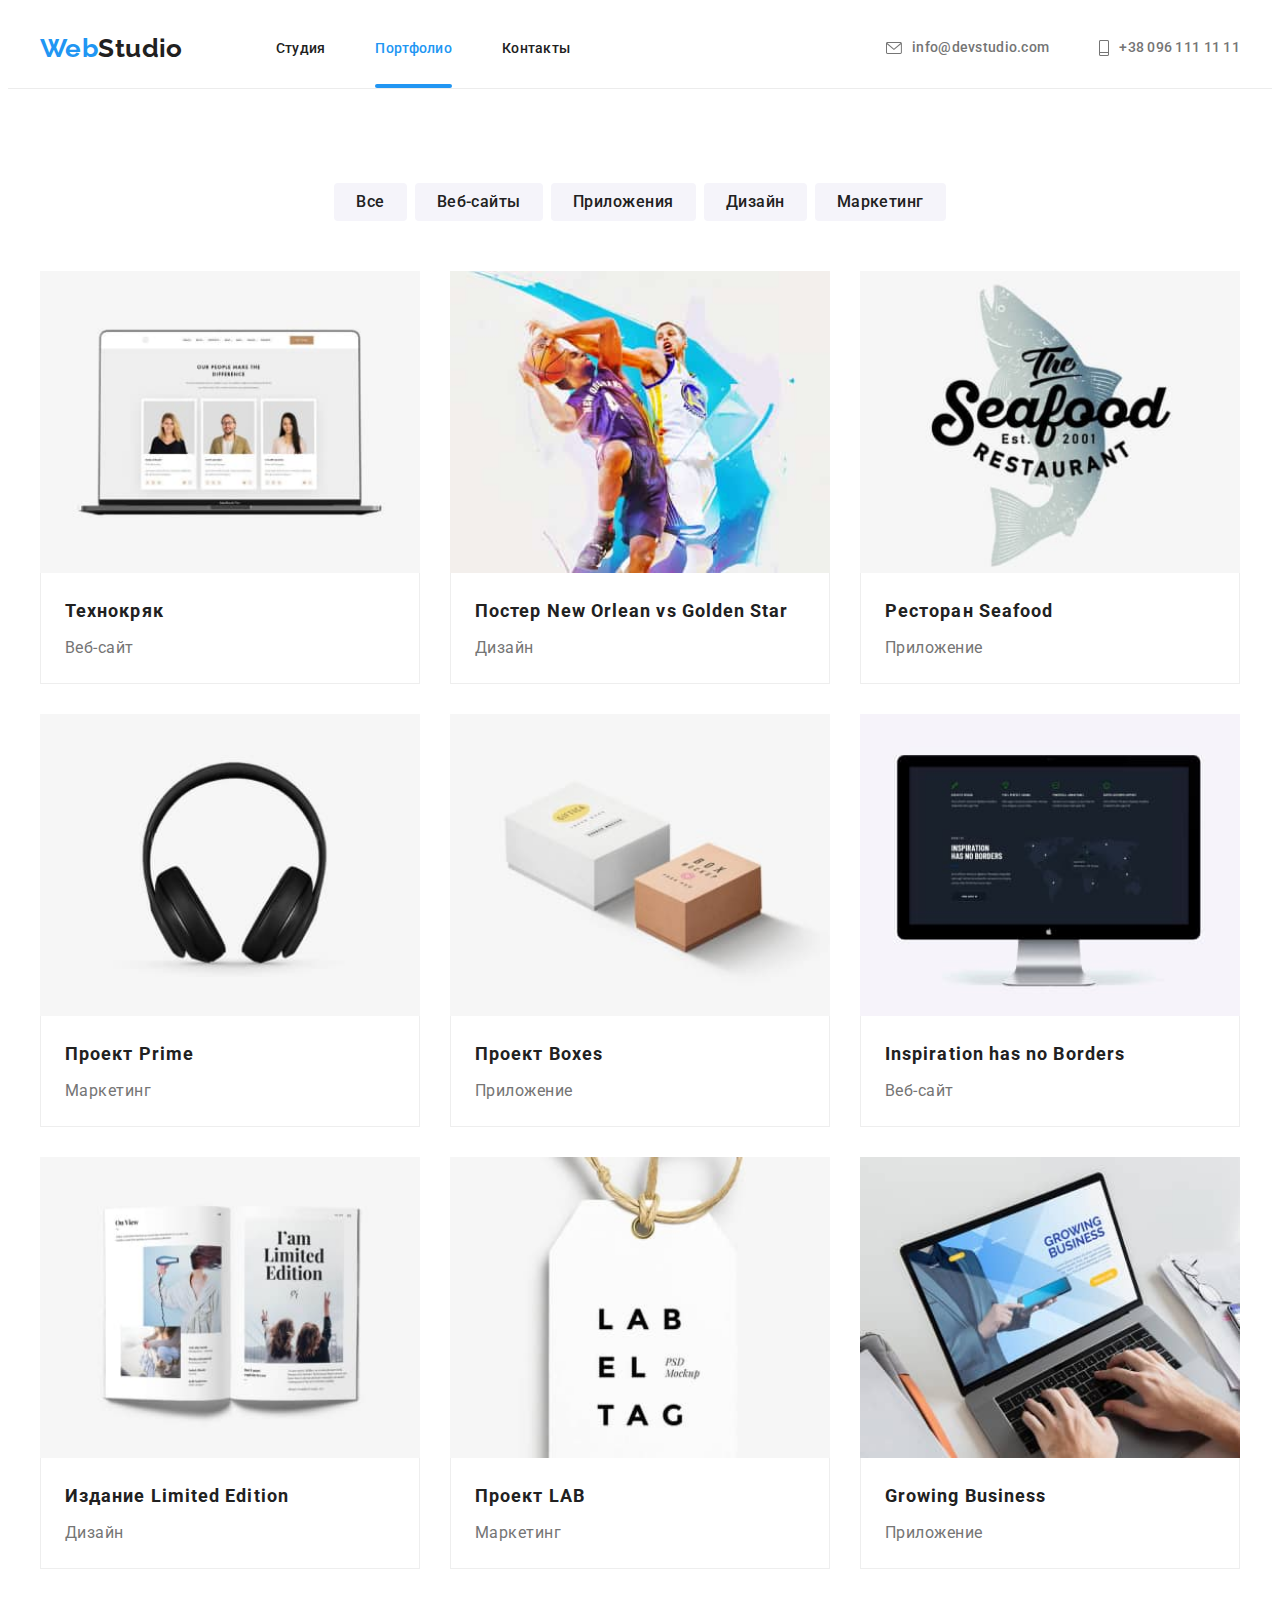
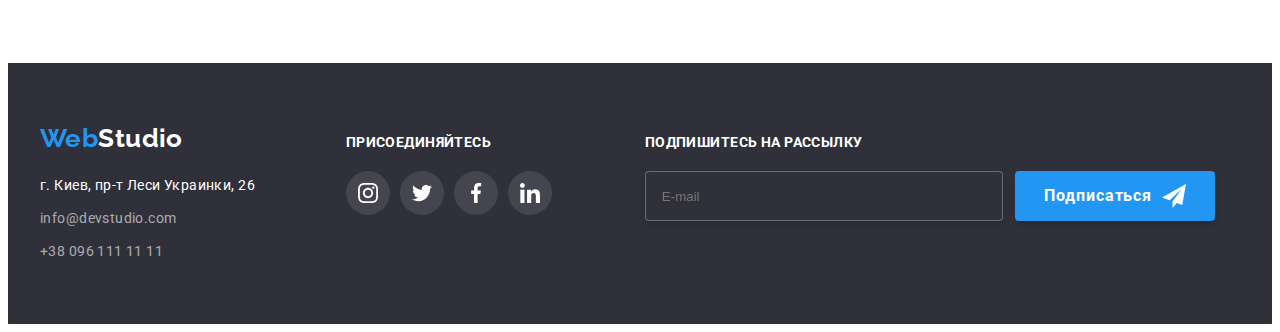
==== commit ddff2c36: "Update portfolio.html" ====
--- a/portfolio.html
+++ b/portfolio.html
@@ -26,7 +26,7 @@
     <header class="header-border">
       <div class="container header-container">
         <a href="./index.html" class="logo link">
-          Web<span class="logo-black">Studio</span></a
+          Web<span class="logo-header">Studio</span></a
         >
         <nav class="nav">
           <ul class="nav-list list">
@@ -265,7 +265,7 @@
       <div class="container footer-container">
         <div class="footer-address">
           <a href="./index.html" class="logo link">
-            Web<span class="logo-white">Studio</span></a
+            Web<span class="logo-footer">Studio</span></a
           >
           <address class="address">
             <ul class="address-list list">
